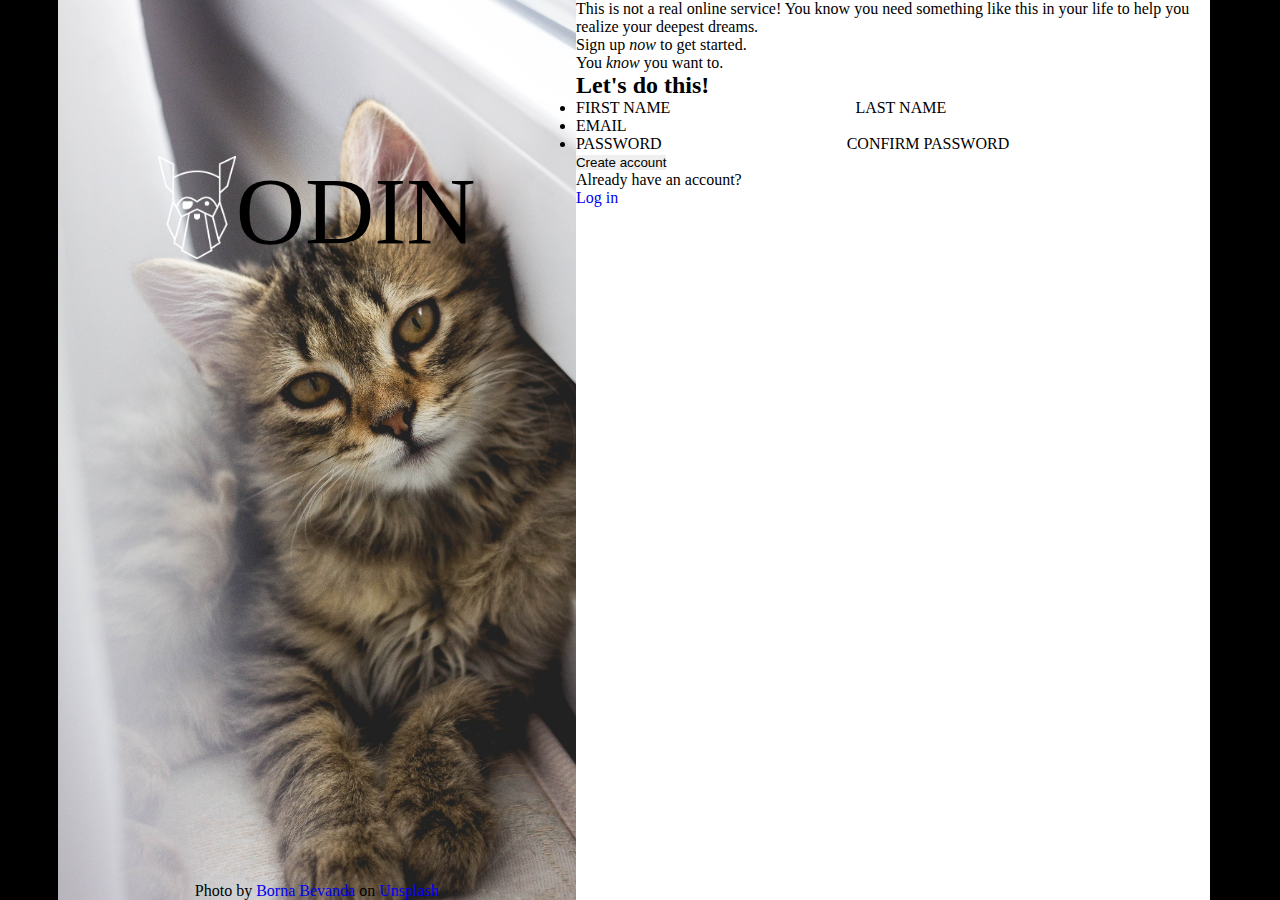
==== index.html @ 1329a7eb "Add files and working with styles" ====
<!DOCTYPE html>
<html lang="en">
<head>
    <meta charset="UTF-8">
    <meta name="viewport" content="width=device-width, initial-scale=1.0">
    <title>Sign Up</title>
    <link rel="stylesheet" href="style.css">
    <script src="main.js"></script>
    <link rel="icon" sizes="180x180" href="apple-touch-icon.png">
    <!-- <link rel="apple-touch-icon" sizes="180x180" href="apple-touch-icon.png">
    <link rel="icon" type="image/png" sizes="32x32" href="favicon-32x32.png">
    <link rel="icon" type="image/png" sizes="16x16" href="favicon-16x16.png">
    <link rel="manifest" href="site.webmanifest"> -->
</head>
<body>
    <div id="main_container">
        <div id="left_panel">
            <div id="logo_container">
                <div id="logo">
                    <img src="Images/odin-lined.png" alt="Odin Logo" id="logo_image">
                </div>
                <div id="logo_text">
                    <p>ODIN</p>
                </div>
            </div>
            <div id="image_info">
                Photo by <a href="https://unsplash.com/@33bevanda?utm_content=creditCopyText&utm_medium=referral&utm_source=unsplash">Borna Bevanda</a> on <a href="https://unsplash.com/photos/gray-tabby-kitten-leaning-on-white-wall-VwqecUsYKvs?utm_content=creditCopyText&utm_medium=referral&utm_source=unsplash">Unsplash</a>
            </div>
        </div>
        <div id="right_panel">
            <div id="form_description">
                <p>This is not a real online service! You know you need something like this in your life to help you realize your deepest dreams.</p>
                <p>Sign up <em>now</em> to get started.</p>
                <p></p>
                <p>You <em>know</em> you want to.</p>
            </div>
            <div id="form">
                <h2>Let's do this!</h2>
                <form action="https://httpbin.org/post" method="post" id="sign_up_form">
                    <ul>
                        <li>
                            <label for="first_name">FIRST NAME</label>
                            <input type="text" name="first_name" id="first_name" minlength="3" maxlength="20">
                            <label for="last_name">LAST NAME</label>
                            <input type="text" name="last_name" id="last_name" minlength="3" maxlength="30">
                        </li>
                        <li>
                            <label for="email">EMAIL</label>
                            <input type="email" name="email" id="email">
                            <label for="phone"></label>
                            <input type="tel" name="phone" id="phone">
                        </li>
                        <li>
                            <label for="pass_1">PASSWORD</label>
                            <input type="password" name="pass_1" id="pass_1">
                            <label for="pass_2">CONFIRM PASSWORD</label>
                            <input type="password" name="pass_2" id="pass_2">
                        </li>
                    </ul>
                </form>
            </div>
            <div id="submit_section">
                <button type="button" form="sign_up_form">Create account</button>
                <p id="already">Already have an account?</p>
                <a href="log_in.html" id="log_in">Log in</a>
            </div>
        </div>
    </div>
</body>
</html>
---- style.css ----
/* Reset and base styles  */
* {
	padding: 0px;
	margin: 0px;
	border: none;
}

*,
*::before,
*::after {
	box-sizing: border-box;
}

/* Links */

a, a:link, a:visited  {
    text-decoration: none;
}

a:hover  {
    text-decoration: none;
}

/* Body and main container style */
body {
    background-color: #000;
    height: 100vh;
    width: 90vw;
}

#main_container {
    width: 100%;
    height: 100%;
    margin: 0 5%;
    display: flex;
    flex-direction: row;
}

/* Left panel (logo part) style */
#left_panel {
    width: 45%;
    background-image: url("Images/main_img.jpg");
    background-size: cover;
    display: flex;
    flex-direction: column;
    justify-content: space-between;
}

#logo_container {
    margin-top: 30%;
    display: flex;
    flex-direction: row;
    justify-content: center;
}

#logo {
    width: 15%;
}

#logo_image {
    width: 100%;
}

#logo_text p {
    font-size: 6rem;
}

#image_info {
    text-align: center;
}

/* Right panel (sign up form) style */
#right_panel {
    width: 55%;
    background-color: #fff;
    display: flex;
    flex-direction: column;
}
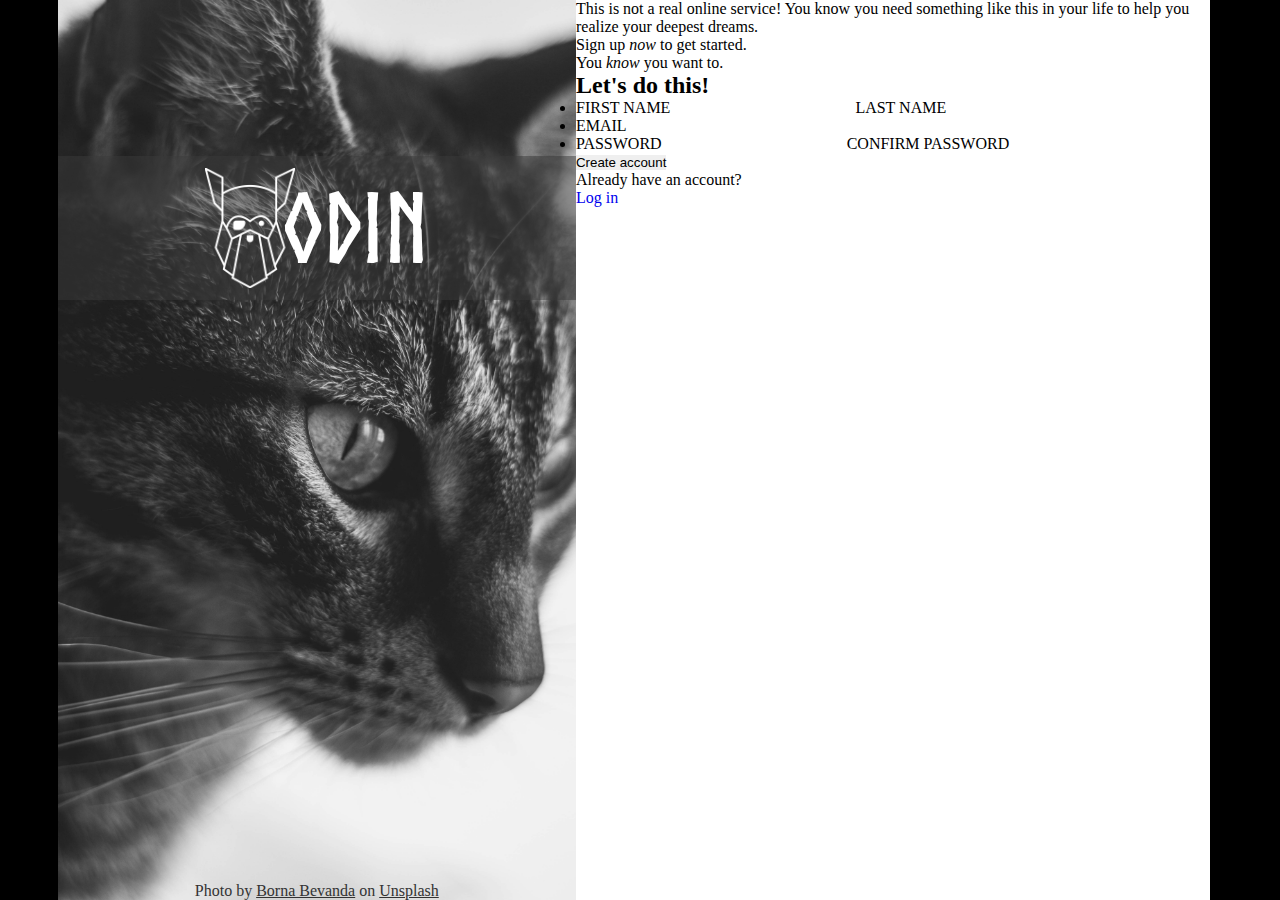
==== commit 2e6d88f6: "Finish left panel styling" ====
--- a/index.html
+++ b/index.html
@@ -24,7 +24,7 @@
                 </div>
             </div>
             <div id="image_info">
-                Photo by <a href="https://unsplash.com/@33bevanda?utm_content=creditCopyText&utm_medium=referral&utm_source=unsplash">Borna Bevanda</a> on <a href="https://unsplash.com/photos/gray-tabby-kitten-leaning-on-white-wall-VwqecUsYKvs?utm_content=creditCopyText&utm_medium=referral&utm_source=unsplash">Unsplash</a>
+                Photo by <a href="https://unsplash.com/@33bevanda?utm_content=creditCopyText&utm_medium=referral&utm_source=unsplash" target="_blank">Borna Bevanda</a> on <a href="https://unsplash.com/photos/gray-tabby-kitten-leaning-on-white-wall-VwqecUsYKvs?utm_content=creditCopyText&utm_medium=referral&utm_source=unsplash" target="_blank">Unsplash</a>
             </div>
         </div>
         <div id="right_panel">
--- a/style.css
+++ b/style.css
@@ -37,9 +37,13 @@
 }
 
 /* Left panel (logo part) style */
+@font-face {
+    font-family: Norse-Bold;
+    src: url(Fonts/Norse-Bold.otf);
+}
 #left_panel {
     width: 45%;
-    background-image: url("Images/main_img.jpg");
+    background-image: url("Images/main_img_2.jpg");
     background-size: cover;
     display: flex;
     flex-direction: column;
@@ -51,22 +55,35 @@
     display: flex;
     flex-direction: row;
     justify-content: center;
+    align-items: center;
+    background-color: rgba(58, 58, 58, 0.5);
 }
 
 #logo {
     width: 15%;
+    height: 9rem;
 }
 
 #logo_image {
-    width: 100%;
+    /* width: 100%; */
+    height: 7.5rem;
+    margin: 0.75rem auto;
 }
 
 #logo_text p {
+    font-family: Norse-Bold;
     font-size: 6rem;
+    color: #fff;
 }
 
 #image_info {
     text-align: center;
+    color: #333;
+}
+
+#image_info a {
+    color: #333;
+    text-decoration: underline;
 }
 
 /* Right panel (sign up form) style */
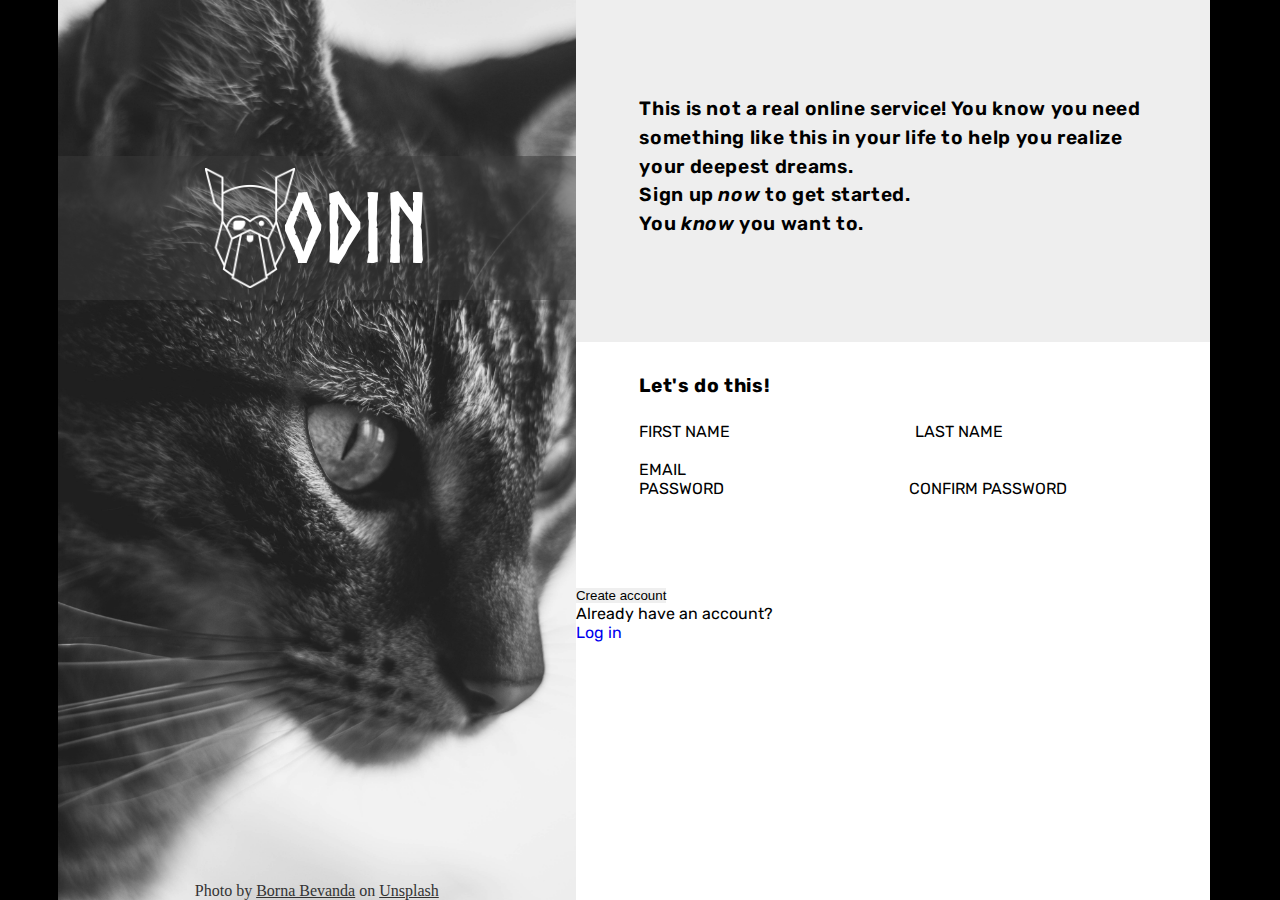
==== commit 9ed096e2: "Finish with form description styling" ====
--- a/index.html
+++ b/index.html
@@ -6,6 +6,7 @@
     <title>Sign Up</title>
     <link rel="stylesheet" href="style.css">
     <script src="main.js"></script>
+    <link rel="stylesheet" href="https://fonts.googleapis.com/css2?family=Rubik">
     <link rel="icon" sizes="180x180" href="apple-touch-icon.png">
     <!-- <link rel="apple-touch-icon" sizes="180x180" href="apple-touch-icon.png">
     <link rel="icon" type="image/png" sizes="32x32" href="favicon-32x32.png">
--- a/style.css
+++ b/style.css
@@ -92,4 +92,38 @@
     background-color: #fff;
     display: flex;
     flex-direction: column;
+    justify-content: space-evenly;
+}
+
+#right_panel div {
+    font-family: Rubik, Arial, Helvetica, sans-serif;
+}
+
+#form_description {
+    padding: 15% 10%;
+    height: 38%;
+    background-color: #eee;
+    font-size: 1.2rem;
+    font-weight: 600;
+    letter-spacing: 0.04rem;
+    line-height: 1.5em;
+}
+
+#form {
+    height: 27%;
+    padding: 5% 10%;
+}
+
+#form ul {
+    list-style: none;
+}
+
+#form h2 {
+    font-size: 1.2rem;
+    letter-spacing: 0.04rem;
+    margin-bottom: 5%;
+}
+
+#submit_section {
+    height: 35%;
 }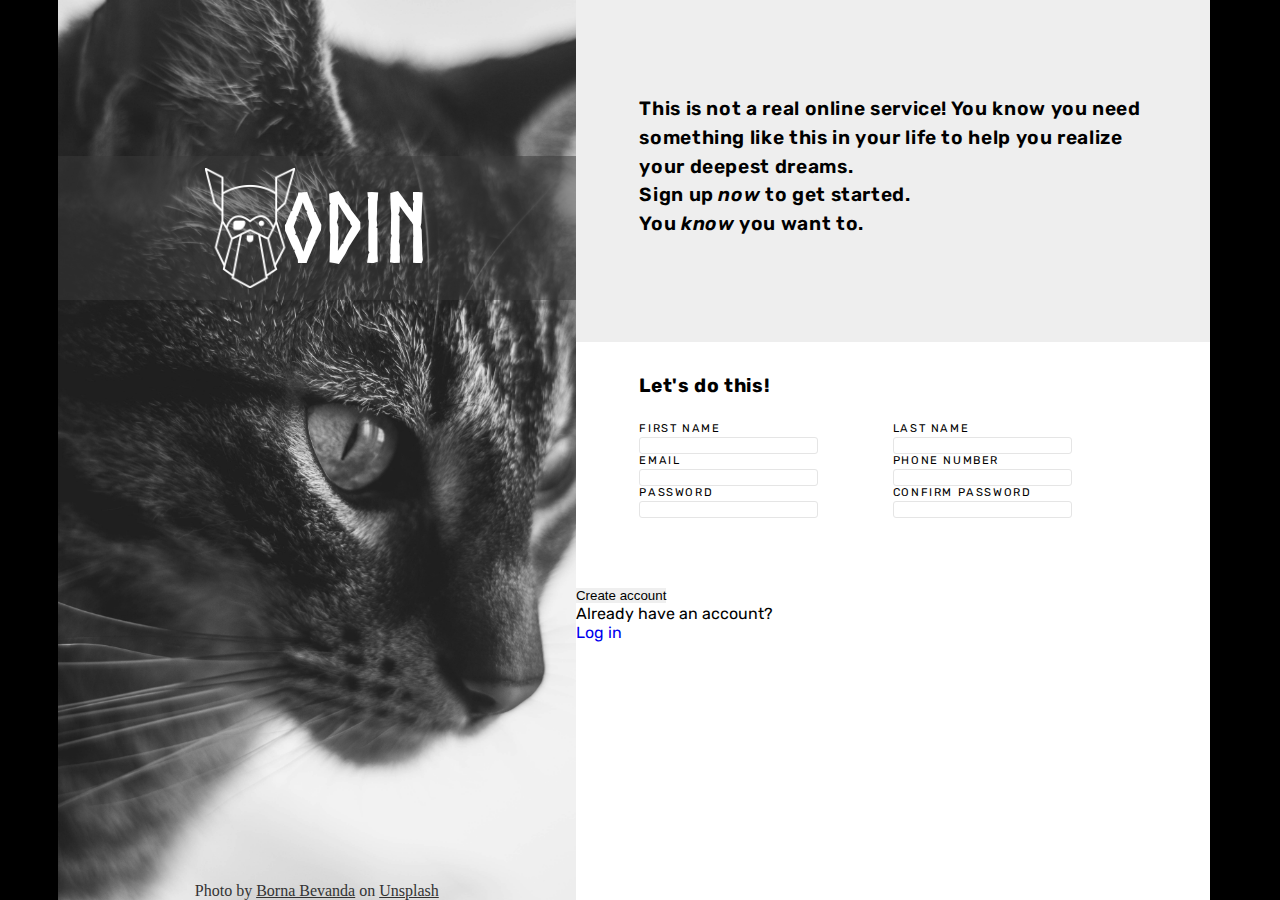
==== commit 46f3cc51: "Change form HTML structure from ul to divs" ====
--- a/index.html
+++ b/index.html
@@ -38,27 +38,33 @@
             <div id="form">
                 <h2>Let's do this!</h2>
                 <form action="https://httpbin.org/post" method="post" id="sign_up_form">
-                    <ul>
-                        <li>
-                            <label for="first_name">FIRST NAME</label>
-                            <input type="text" name="first_name" id="first_name" minlength="3" maxlength="20">
-                            <label for="last_name">LAST NAME</label>
-                            <input type="text" name="last_name" id="last_name" minlength="3" maxlength="30">
-                        </li>
-                        <li>
-                            <label for="email">EMAIL</label>
-                            <input type="email" name="email" id="email">
-                            <label for="phone"></label>
-                            <input type="tel" name="phone" id="phone">
-                        </li>
-                        <li>
-                            <label for="pass_1">PASSWORD</label>
-                            <input type="password" name="pass_1" id="pass_1">
-                            <label for="pass_2">CONFIRM PASSWORD</label>
-                            <input type="password" name="pass_2" id="pass_2">
-                        </li>
-                    </ul>
-                </form>
+                                <div id="form_container">
+                                    <div class="input_element">
+                                        <label for="first_name">FIRST NAME</label>
+                                        <input type="text" name="first_name" id="first_name" minlength="3" maxlength="20">
+                                    </div>
+                                    <div class="input_element">
+                                        <label for="last_name">LAST NAME</label>
+                                        <input type="text" name="last_name" id="last_name" minlength="3" maxlength="30">
+                                    </div>
+                                    <div class="input_element">
+                                        <label for="email">EMAIL</label>
+                                        <input type="email" name="email" id="email">
+                                    </div>
+                                    <div class="input_element">
+                                        <label for="phone">PHONE NUMBER</label>
+                                        <input type="tel" name="phone" id="phone">
+                                    </div>
+                                    <div class="input_element">
+                                        <label for="pass_1">PASSWORD</label>
+                                        <input type="password" name="pass_1" id="pass_1">
+                                    </div>
+                                    <div class="input_element">
+                                        <label for="pass_2">CONFIRM PASSWORD</label>
+                                        <input type="password" name="pass_2" id="pass_2">
+                                    </div>
+                                </div>
+                    </form>
             </div>
             <div id="submit_section">
                 <button type="button" form="sign_up_form">Create account</button>
--- a/style.css
+++ b/style.css
@@ -114,16 +114,34 @@
     padding: 5% 10%;
 }
 
-#form ul {
-    list-style: none;
-}
-
 #form h2 {
     font-size: 1.2rem;
     letter-spacing: 0.04rem;
     margin-bottom: 5%;
 }
 
+#form_container {
+    display: flex;
+    flex-direction: row;
+    flex-wrap: wrap;
+    justify-content: space-between;
+}
+
+.input_element {
+    width: 50%;
+}
+
+#form label {
+    font-size: 0.7rem;
+    letter-spacing: 0.1rem;
+    display: block;
+}
+
+#form input {
+    border: #e5e5e5 1px solid;
+    border-radius: 3px;
+}
+
 #submit_section {
     height: 35%;
 }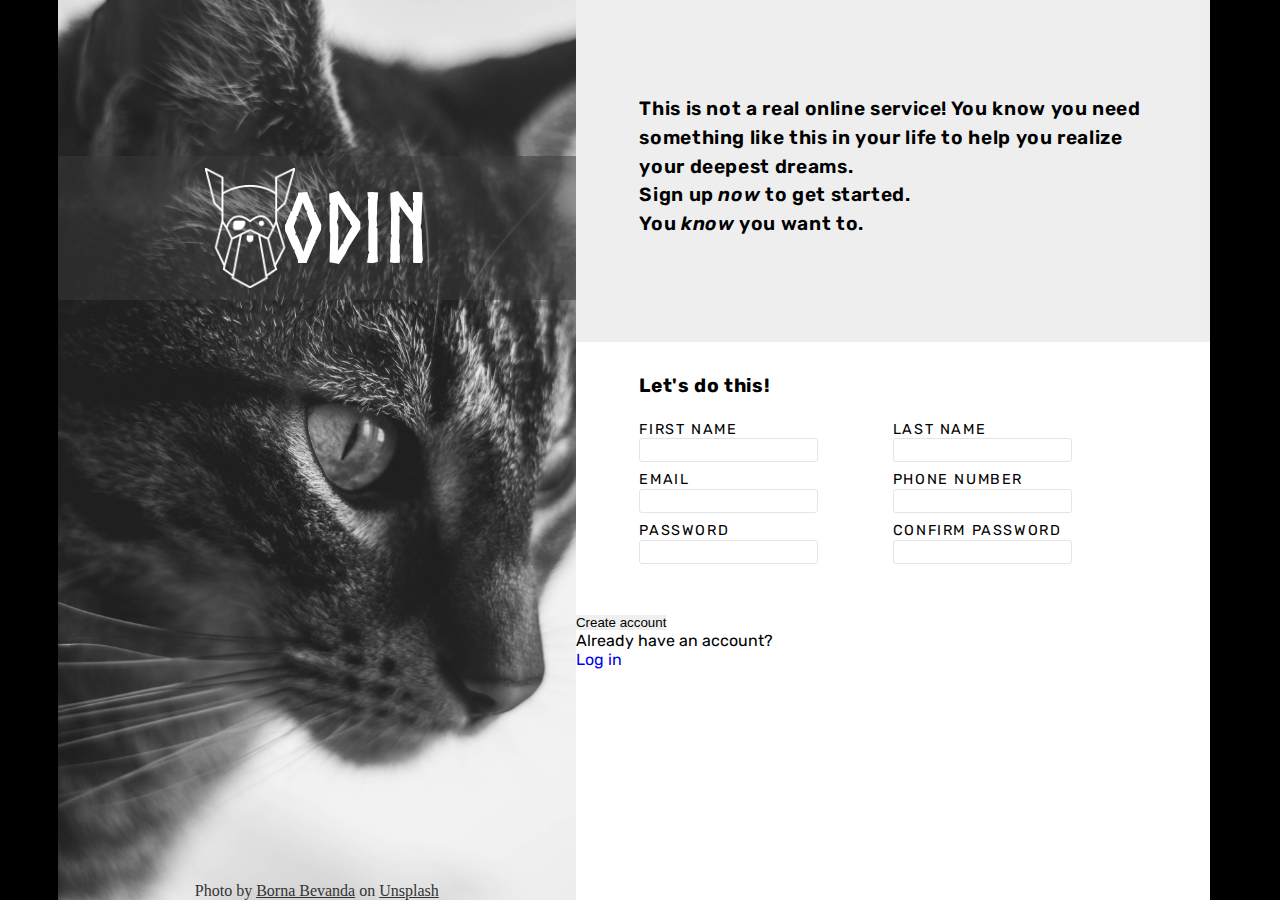
==== commit 3821d80a: "Styling form" ====
--- a/index.html
+++ b/index.html
@@ -57,11 +57,11 @@
                                     </div>
                                     <div class="input_element">
                                         <label for="pass_1">PASSWORD</label>
-                                        <input type="password" name="pass_1" id="pass_1">
+                                        <input type="password" class="error" name="pass_1" id="pass_1">
                                     </div>
                                     <div class="input_element">
                                         <label for="pass_2">CONFIRM PASSWORD</label>
-                                        <input type="password" name="pass_2" id="pass_2">
+                                        <input type="password" class="error" name="pass_2" id="pass_2">
                                     </div>
                                 </div>
                     </form>
--- a/style.css
+++ b/style.css
@@ -110,14 +110,14 @@
 }
 
 #form {
-    height: 27%;
+    height: 30%;
     padding: 5% 10%;
 }
 
 #form h2 {
     font-size: 1.2rem;
     letter-spacing: 0.04rem;
-    margin-bottom: 5%;
+    margin-bottom: 1rem;
 }
 
 #form_container {
@@ -132,16 +132,19 @@
 }
 
 #form label {
-    font-size: 0.7rem;
+    font-size: 0.9rem;
     letter-spacing: 0.1rem;
     display: block;
+    margin: 0.5rem 0 0 0;
 }
 
 #form input {
+    height: 1.5rem;
     border: #e5e5e5 1px solid;
     border-radius: 3px;
+    margin: 0.05rem 0;
 }
 
 #submit_section {
-    height: 35%;
+    height: 32%;
 }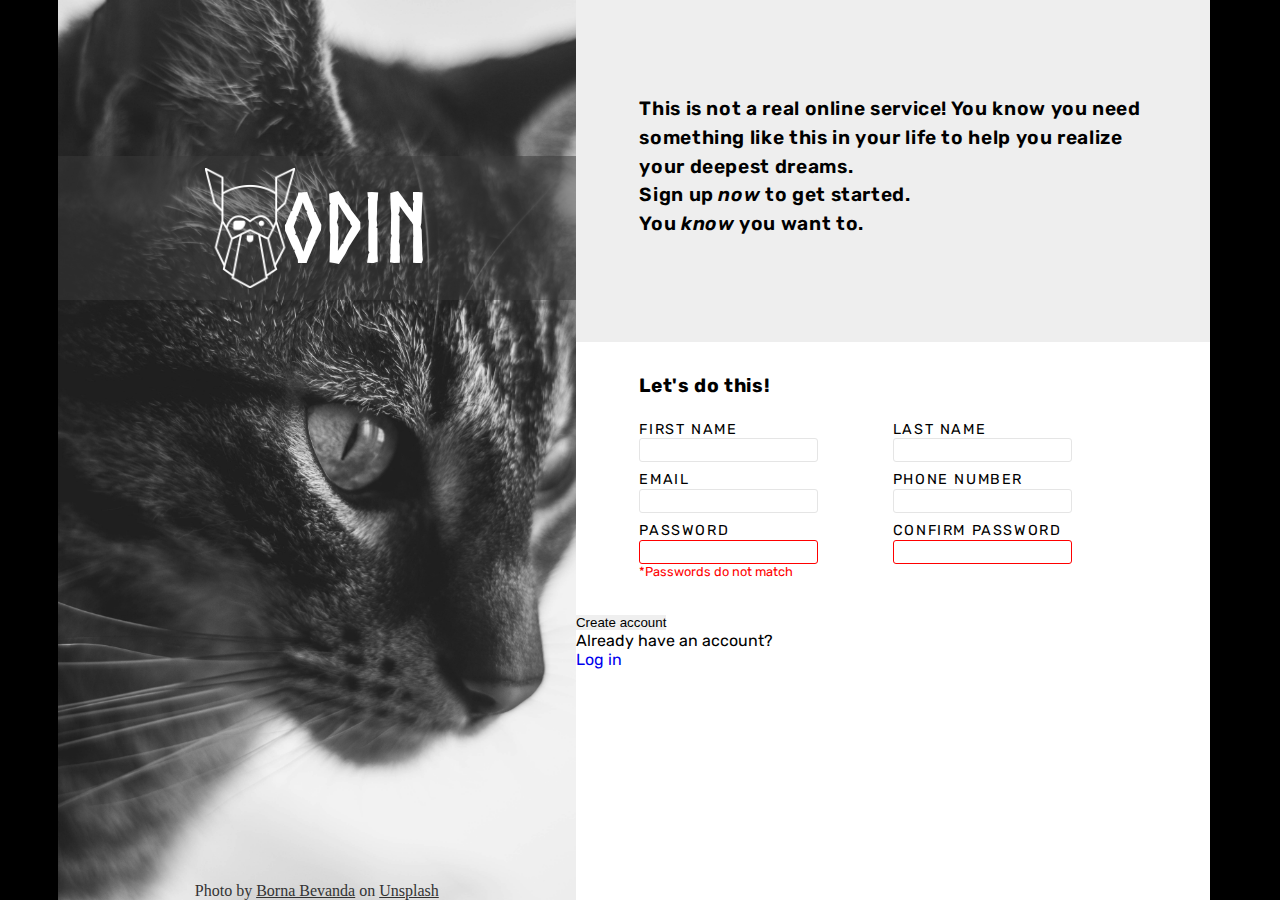
==== commit d9562cc2: "Finish form styling" ====
--- a/index.html
+++ b/index.html
@@ -41,15 +41,15 @@
                                 <div id="form_container">
                                     <div class="input_element">
                                         <label for="first_name">FIRST NAME</label>
-                                        <input type="text" name="first_name" id="first_name" minlength="3" maxlength="20">
+                                        <input type="text" name="first_name" id="first_name" minlength="3" maxlength="20" required>
                                     </div>
                                     <div class="input_element">
                                         <label for="last_name">LAST NAME</label>
-                                        <input type="text" name="last_name" id="last_name" minlength="3" maxlength="30">
+                                        <input type="text" name="last_name" id="last_name" minlength="3" maxlength="30" required>
                                     </div>
                                     <div class="input_element">
                                         <label for="email">EMAIL</label>
-                                        <input type="email" name="email" id="email">
+                                        <input type="email" name="email" id="email" required>
                                     </div>
                                     <div class="input_element">
                                         <label for="phone">PHONE NUMBER</label>
@@ -57,17 +57,18 @@
                                     </div>
                                     <div class="input_element">
                                         <label for="pass_1">PASSWORD</label>
-                                        <input type="password" class="error" name="pass_1" id="pass_1">
+                                        <input type="password" class="error" name="pass_1" id="pass_1" required minlength="8" maxlength="20">
                                     </div>
                                     <div class="input_element">
                                         <label for="pass_2">CONFIRM PASSWORD</label>
-                                        <input type="password" class="error" name="pass_2" id="pass_2">
+                                        <input type="password" class="error" name="pass_2" id="pass_2" required minlength="8" maxlength="20">
                                     </div>
+                                    <div id="not_match">*Passwords do not match</div>
                                 </div>
                     </form>
             </div>
             <div id="submit_section">
-                <button type="button" form="sign_up_form">Create account</button>
+                <button type="submit" form="sign_up_form">Create account</button>
                 <p id="already">Already have an account?</p>
                 <a href="log_in.html" id="log_in">Log in</a>
             </div>
--- a/style.css
+++ b/style.css
@@ -145,6 +145,21 @@
     margin: 0.05rem 0;
 }
 
+#form .error {
+    border: red 1px solid;
+}
+
+#form input:focus {
+    border: none;
+    outline: blue 1px solid;;
+    box-shadow: lightgray 5px 5px 5px;
+}
+
+#not_match {
+    color: red;
+    font-size: 0.8rem;
+}
+
 #submit_section {
     height: 32%;
 }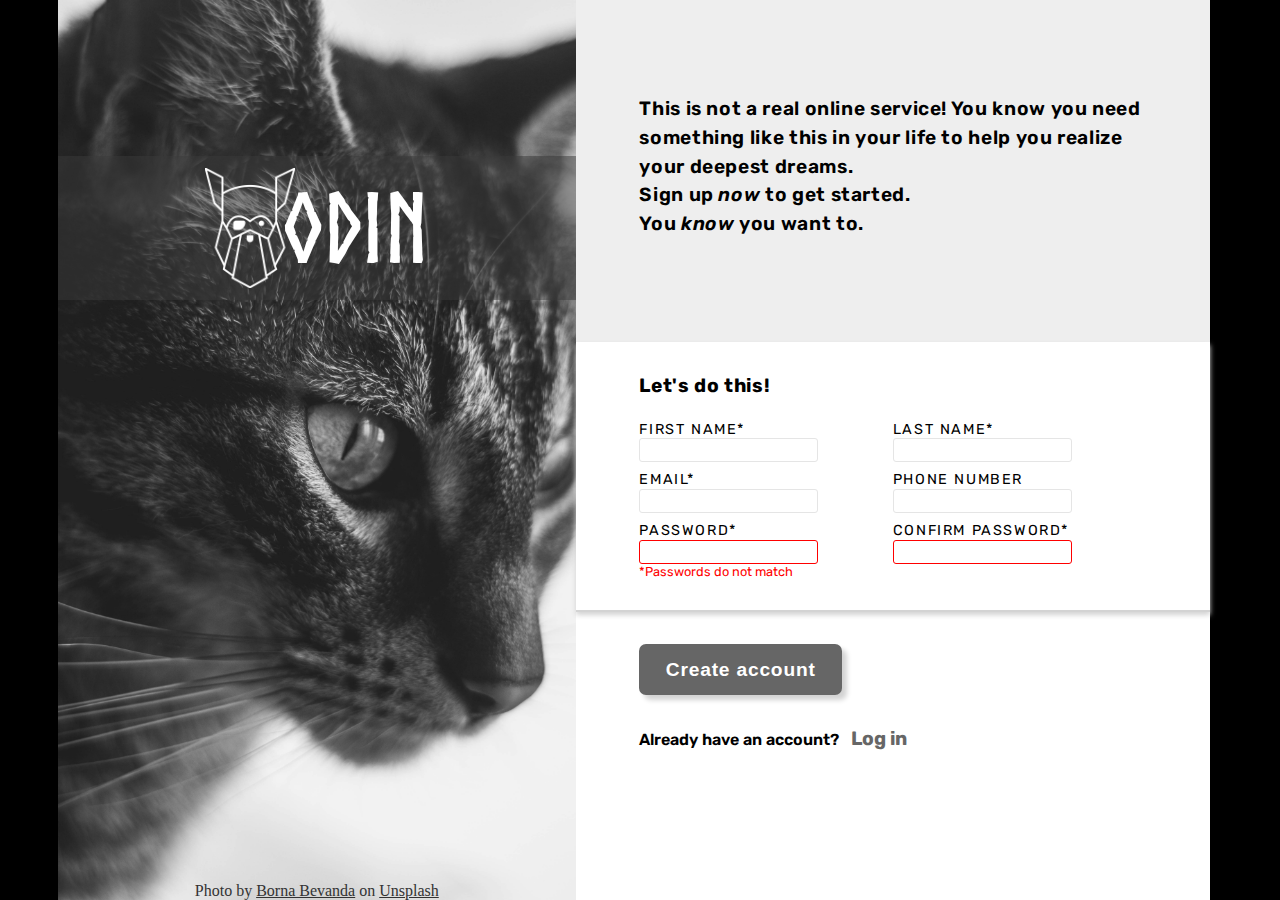
==== commit 9b6ec0e2: "Minor changes in HTML & CSS, add JS script" ====
--- a/index.html
+++ b/index.html
@@ -5,7 +5,7 @@
     <meta name="viewport" content="width=device-width, initial-scale=1.0">
     <title>Sign Up</title>
     <link rel="stylesheet" href="style.css">
-    <script src="main.js"></script>
+
     <link rel="stylesheet" href="https://fonts.googleapis.com/css2?family=Rubik">
     <link rel="icon" sizes="180x180" href="apple-touch-icon.png">
     <!-- <link rel="apple-touch-icon" sizes="180x180" href="apple-touch-icon.png">
@@ -40,15 +40,15 @@
                 <form action="https://httpbin.org/post" method="post" id="sign_up_form">
                                 <div id="form_container">
                                     <div class="input_element">
-                                        <label for="first_name">FIRST NAME</label>
+                                        <label for="first_name">FIRST NAME*</label>
                                         <input type="text" name="first_name" id="first_name" minlength="3" maxlength="20" required>
                                     </div>
                                     <div class="input_element">
-                                        <label for="last_name">LAST NAME</label>
+                                        <label for="last_name">LAST NAME*</label>
                                         <input type="text" name="last_name" id="last_name" minlength="3" maxlength="30" required>
                                     </div>
                                     <div class="input_element">
-                                        <label for="email">EMAIL</label>
+                                        <label for="email">EMAIL*</label>
                                         <input type="email" name="email" id="email" required>
                                     </div>
                                     <div class="input_element">
@@ -56,25 +56,26 @@
                                         <input type="tel" name="phone" id="phone">
                                     </div>
                                     <div class="input_element">
-                                        <label for="pass_1">PASSWORD</label>
-                                        <input type="password" class="error" name="pass_1" id="pass_1" required minlength="8" maxlength="20">
+                                        <label for="pass_1">PASSWORD*</label>
+                                        <input type="password" class="password error" name="pass_1" id="pass_1" required minlength="8" maxlength="20">
                                     </div>
                                     <div class="input_element">
-                                        <label for="pass_2">CONFIRM PASSWORD</label>
-                                        <input type="password" class="error" name="pass_2" id="pass_2" required minlength="8" maxlength="20">
+                                        <label for="pass_2">CONFIRM PASSWORD*</label>
+                                        <input type="password" class="password error" name="pass_2" id="pass_2" required minlength="8" maxlength="20">
                                     </div>
                                     <div id="not_match">*Passwords do not match</div>
                                 </div>
                     </form>
             </div>
             <div id="submit_section">
-                <button type="submit" form="sign_up_form">Create account</button>
-                <p id="already">Already have an account?</p>
-                <a href="log_in.html" id="log_in">Log in</a>
+                <button type="submit" form="sign_up_form" id="submit_button">Create account</button>
+                <p id="already">Already have an account?<a href="log_in.html" id="log_in">Log in</a></p>
+                
             </div>
         </div>
     </div>
 </body>
+<script src="main.js"></script>
 </html>
 
   --- a/style.css
+++ b/style.css
@@ -24,7 +24,9 @@
 /* Body and main container style */
 body {
     background-color: #000;
+    min-height: 900px;
     height: 100vh;
+    min-width: 1000px;
     width: 90vw;
 }
 
@@ -112,6 +114,8 @@
 #form {
     height: 30%;
     padding: 5% 10%;
+    border-bottom: lightgray 2px solid;
+    box-shadow: lightgray 0 3px 5px;
 }
 
 #form h2 {
@@ -162,4 +166,29 @@
 
 #submit_section {
     height: 32%;
+    padding: 5% 10%;
+}
+
+#submit_button {
+    background-color: #666;
+    width:40%;
+    height: 23%;
+    color: #fff;
+    font-size: 1.2rem;
+    font-weight: 600;
+    letter-spacing: 0.05rem;
+    border-radius: 7px;
+    box-shadow: lightgray 5px 5px 5px;
+}
+
+#submit_section p {
+    margin-top: 2rem;
+    font-weight: 600;
+}
+
+#submit_section a {
+    margin-left: 0.7rem;
+    font-size: 120%;
+    font-weight: bold;
+    color: #666;
 }